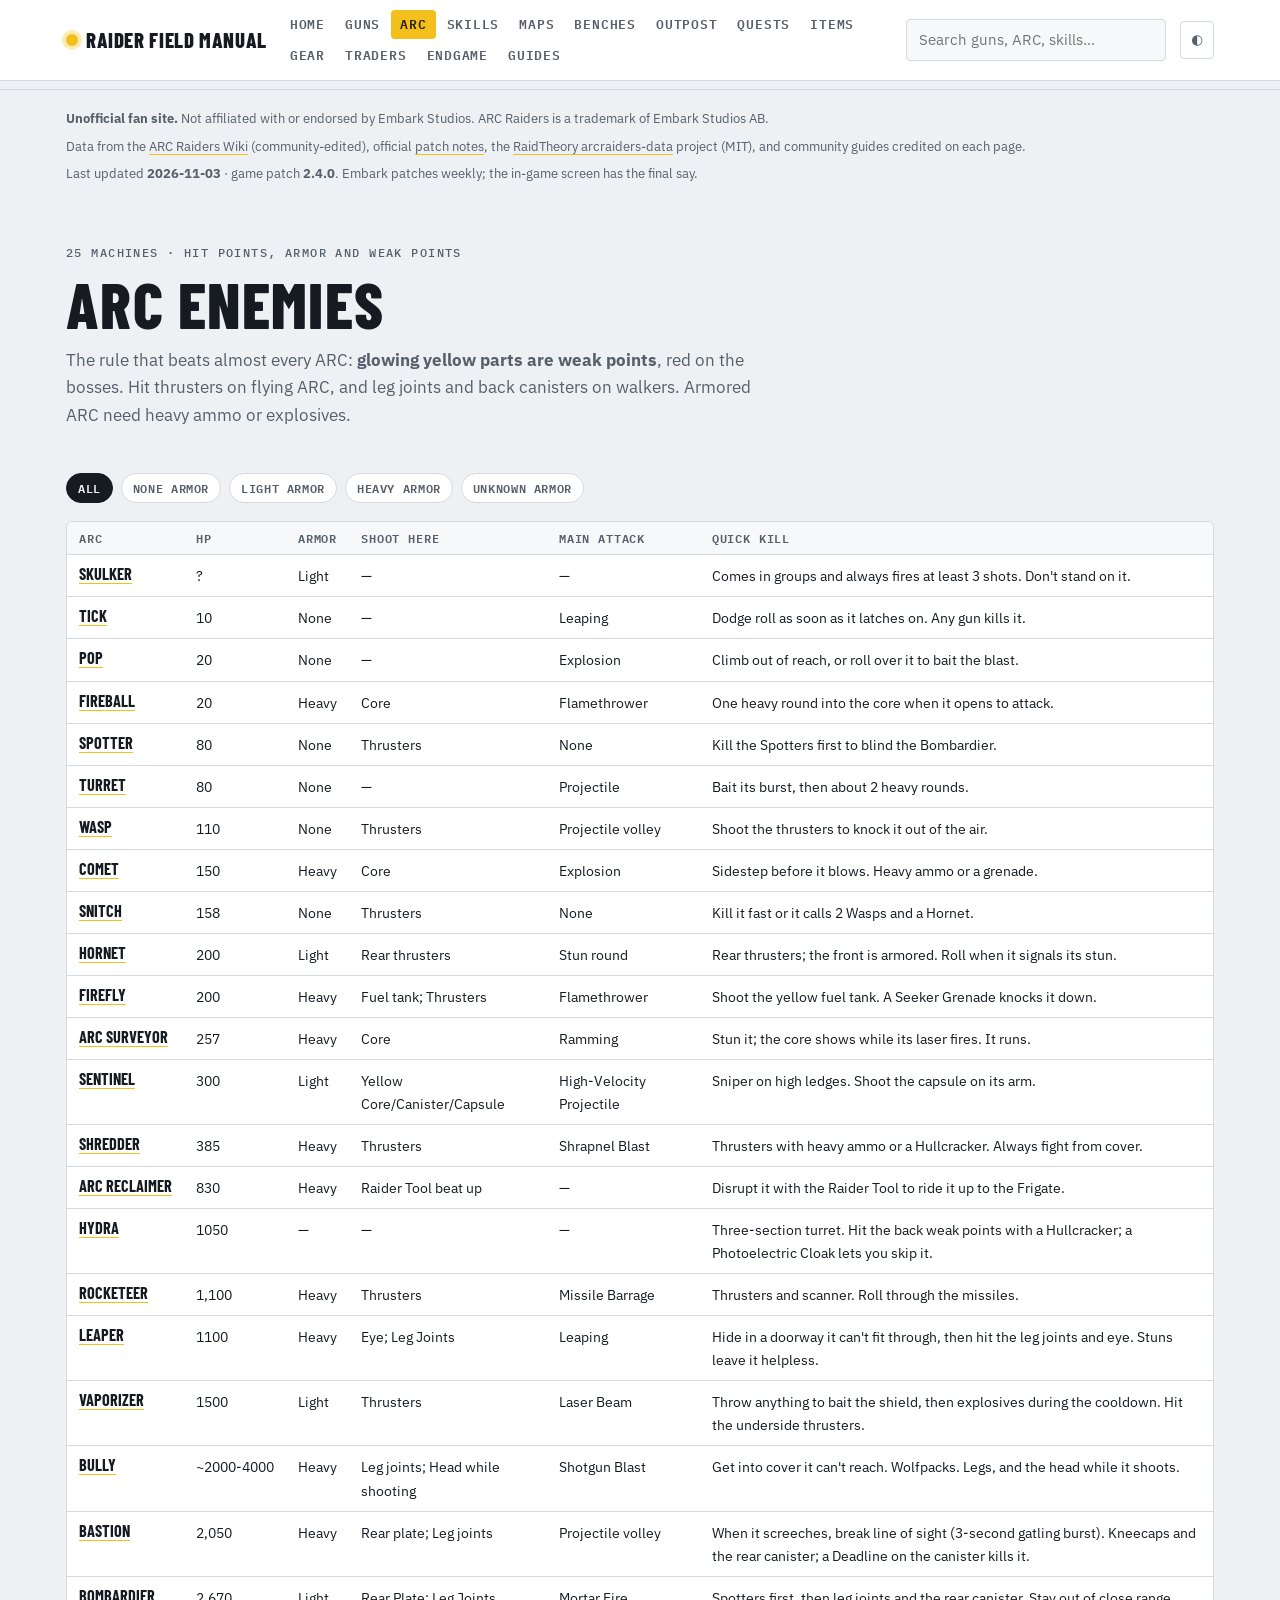
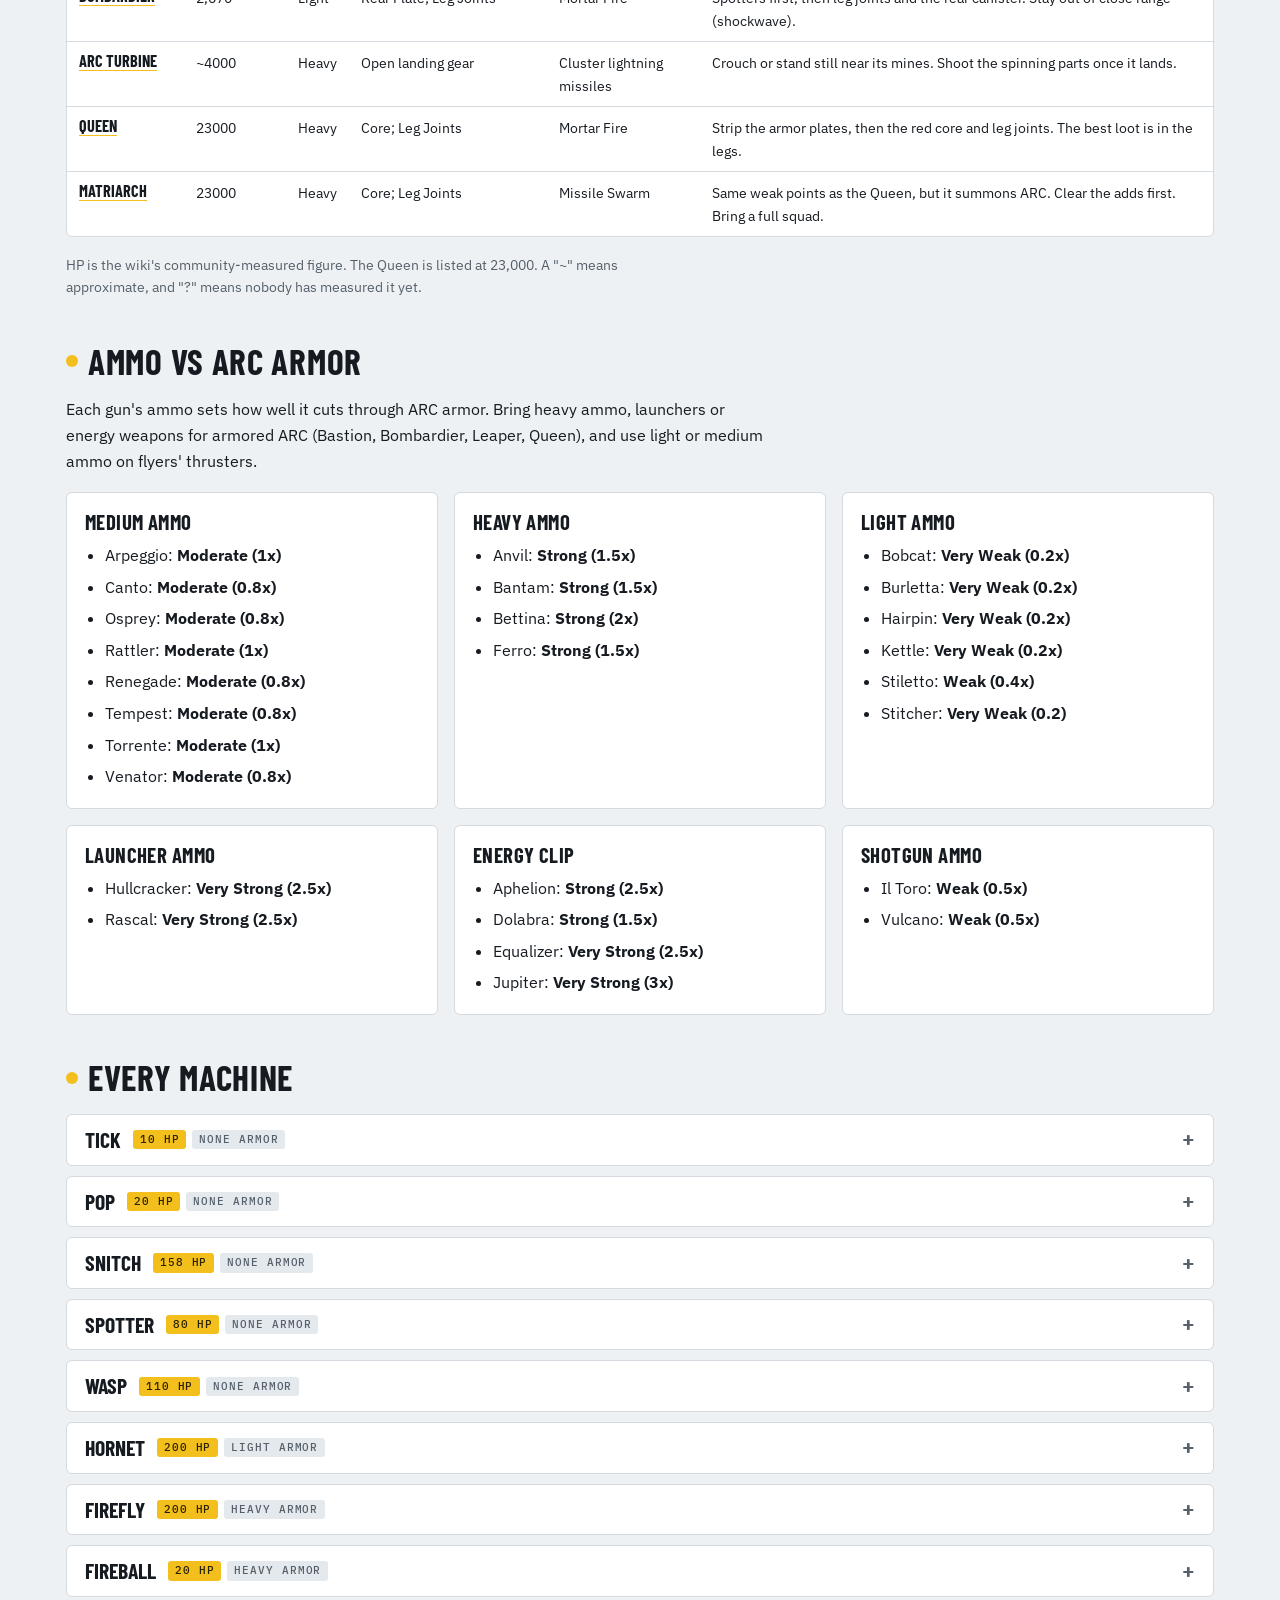
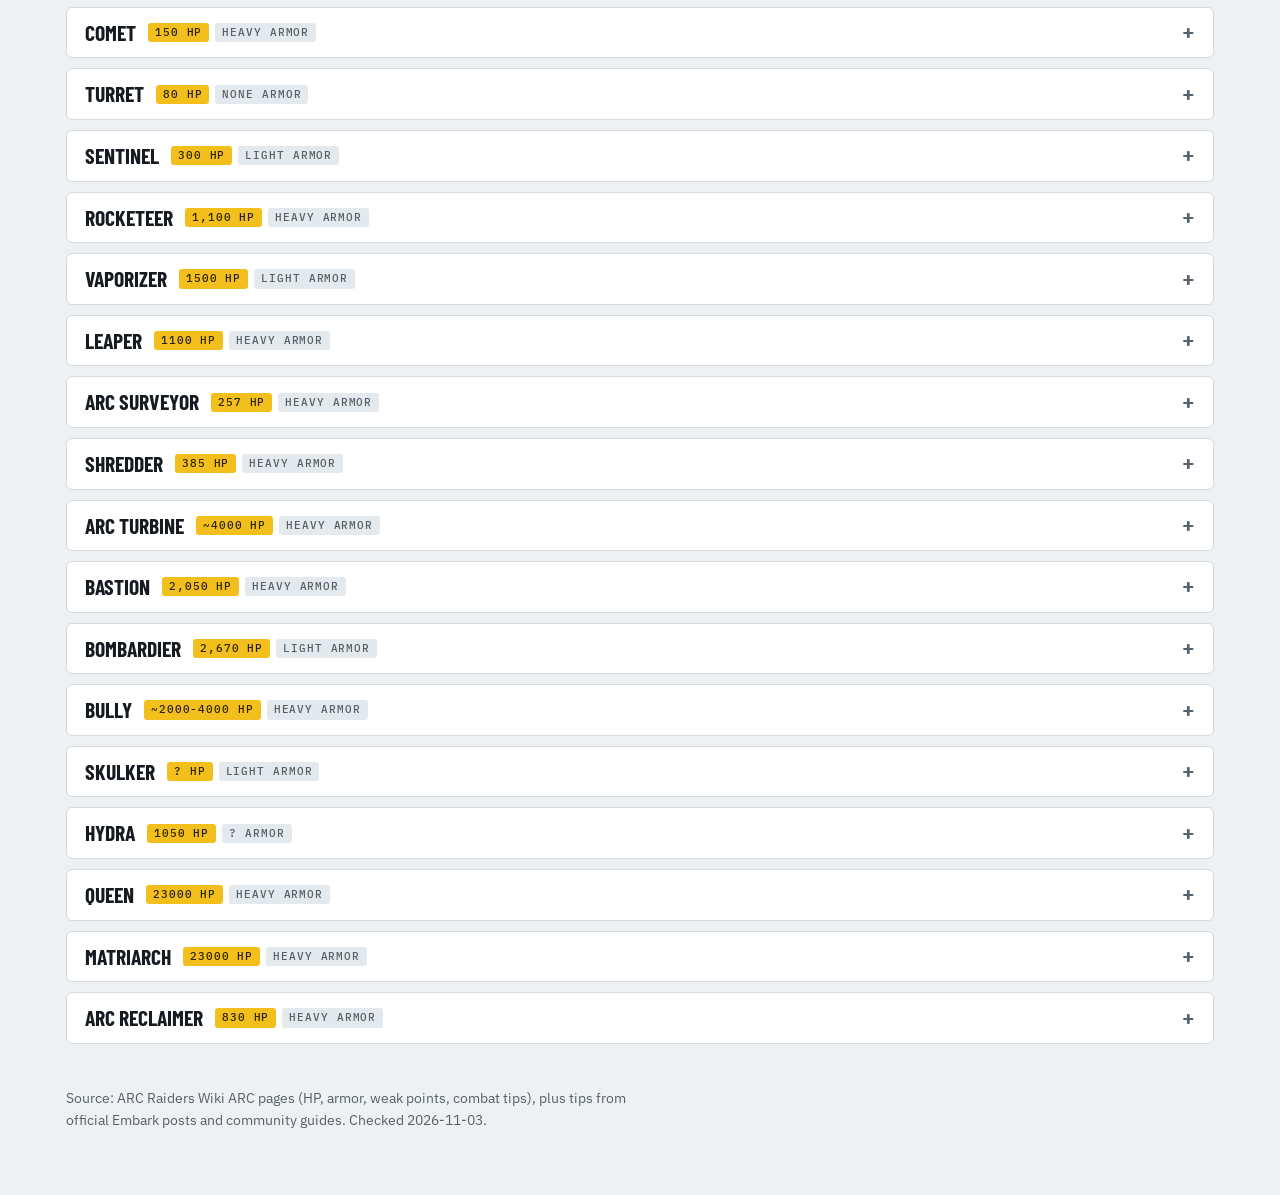
==== arc.html @ de37f5fb "Raider Field Manual: unofficial ARC Raiders guide site (patch 2.4.0) Co-Authored-By: Claude Opus 5.5" ====
<!doctype html>
<html lang="en">
<head>
<meta charset="utf-8">
<meta name="viewport" content="width=device-width,initial-scale=1,viewport-fit=cover">
<title>ARC Enemies · Raider Field Manual</title>
<meta name="description" content="Every ARC machine: hit points, armor, weak points and how to kill it.">
<link rel="preconnect" href="https://fonts.googleapis.com"><link rel="preconnect" href="https://fonts.gstatic.com" crossorigin>
<link rel="stylesheet" href="https://fonts.googleapis.com/css2?family=Barlow+Condensed:wght@600;700;800&family=IBM+Plex+Mono:wght@500;600&family=IBM+Plex+Sans:wght@400;500;600;700&display=swap">
<link rel="stylesheet" href="assets/style.css">
</head>
<body>
<script src="data/guides.js"></script>
<script src="data/weapons.js"></script>
<script src="data/arc.js"></script>
<script src="data/benches.js"></script>
<script src="data/ref/quests.js"></script>
<script src="data/ref/items.js"></script>
<script src="data/ref/ammo.js"></script>
<script src="assets/app.js"></script>
<main>
<div class="page-head">
  <span class="eyebrow">25 machines · hit points, armor and weak points</span>
  <h1>ARC Enemies</h1>
  <p class="lede">The rule that beats almost every ARC: <b>glowing yellow parts are weak points</b>, red on the bosses. Hit thrusters on flying ARC, and leg joints and back canisters on walkers. Armored ARC need heavy ammo or explosives.</p>
</div>

<section>
  <div class="filters" id="armor" role="group" aria-label="Filter by armor"></div>
  <div class="scroll"><table id="tbl"><thead><tr>
    <th class="sort" data-k="name">ARC</th><th class="sort" data-k="health">HP</th><th class="sort" data-k="armor">Armor</th><th>Shoot here</th><th>Main attack</th><th>Quick kill</th>
  </tr></thead><tbody></tbody></table></div>
  <p class="muted" style="font-size:.85rem">HP is the wiki's community-measured figure. The Queen is listed at 23,000. A "~" means approximate, and "?" means nobody has measured it yet.</p>
</section>

<section id="penetration">
  <h2>Ammo vs ARC armor</h2>
  <p>Each gun's ammo sets how well it cuts through ARC armor. Bring heavy ammo, launchers or energy weapons for armored ARC (Bastion, Bombardier, Leaper, Queen), and use light or medium ammo on flyers' thrusters.</p>
  <div class="grid" id="pen"></div>
</section>

<section>
  <h2>Every machine</h2>
  <div class="stack" id="list"></div>
</section>
<p class="muted" style="font-size:.85rem">Source: ARC Raiders Wiki ARC pages (HP, armor, weak points, combat tips), plus tips from official Embark posts and community guides. Checked 2026-11-03.</p>

<script>
(() => {
  const { esc } = RFM, A = ARC.arc;
  const QUICK = {
    tick: 'Dodge roll as soon as it latches on. Any gun kills it.', pop: 'Climb out of reach, or roll over it to bait the blast.',
    snitch: 'Kill it fast or it calls 2 Wasps and a Hornet.', spotter: 'Kill the Spotters first to blind the Bombardier.',
    wasp: 'Shoot the thrusters to knock it out of the air.', hornet: 'Rear thrusters; the front is armored. Roll when it signals its stun.',
    firefly: 'Shoot the yellow fuel tank. A Seeker Grenade knocks it down.', fireball: 'One heavy round into the core when it opens to attack.',
    comet: 'Sidestep before it blows. Heavy ammo or a grenade.', turret: 'Bait its burst, then about 2 heavy rounds.',
    sentinel: 'Sniper on high ledges. Shoot the capsule on its arm.', rocketeer: 'Thrusters and scanner. Roll through the missiles.',
    vaporizer: 'Throw anything to bait the shield, then explosives during the cooldown. Hit the underside thrusters.',
    leaper: 'Hide in a doorway it can\'t fit through, then hit the leg joints and eye. Stuns leave it helpless.',
    arc_surveyor: 'Stun it; the core shows while its laser fires. It runs.', shredder: 'Thrusters with heavy ammo or a Hullcracker. Always fight from cover.',
    arc_turbine: 'Crouch or stand still near its mines. Shoot the spinning parts once it lands.',
    bastion: 'When it screeches, break line of sight (3-second gatling burst). Kneecaps and the rear canister; a Deadline on the canister kills it.',
    bombardier: 'Spotters first, then leg joints and the rear canister. Stay out of close range (shockwave).',
    bully: 'Get into cover it can\'t reach. Wolfpacks. Legs, and the head while it shoots.', skulker: 'Comes in groups and always fires at least 3 shots. Don\'t stand on it.',
    hydra: 'Three-section turret. Hit the back weak points with a Hullcracker; a Photoelectric Cloak lets you skip it.',
    queen: 'Strip the armor plates, then the red core and leg joints. The best loot is in the legs.',
    matriarch: 'Same weak points as the Queen, but it summons ARC. Clear the adds first. Bring a full squad.',
    arc_reclaimer: 'Disrupt it with the Raider Tool to ride it up to the Frigate.'
  };
  const hp = a => parseFloat(String(a.health || '').replace(/[~,]/g, '')) || 0;
  let filter = 'All', key = 'health', dir = 1;
  const armors = ['All', ...new Set(A.map(a => a.armor || 'Unknown'))];
  const fb = document.getElementById('armor');
  fb.innerHTML = armors.map(t => `<button class="chip" aria-pressed="${t === 'All'}" data-t="${esc(t)}">${esc(t)} armor</button>`).join('').replace('All armor', 'All');
  fb.addEventListener('click', e => { const b = e.target.closest('button'); if (!b) return; filter = b.dataset.t;
    fb.querySelectorAll('button').forEach(x => x.setAttribute('aria-pressed', x === b)); draw(); });
  document.querySelectorAll('th.sort').forEach(th => th.addEventListener('click', () => { dir = key === th.dataset.k ? -dir : 1; key = th.dataset.k; draw(); }));
  function draw() {
    const rows = A.filter(a => filter === 'All' || (a.armor || 'Unknown') === filter).sort((a, b) => {
      const x = key === 'health' ? hp(a) : String(a[key] || '').toLowerCase(), y = key === 'health' ? hp(b) : String(b[key] || '').toLowerCase();
      return (x > y ? 1 : x < y ? -1 : 0) * dir; });
    document.querySelector('#tbl tbody').innerHTML = rows.map(a => `<tr><td class="name"><a href="#${a.id}">${esc(a.name)}</a></td>
      <td class="num">${esc(a.health || '?')}</td><td>${esc(a.armor || '—')}</td><td>${esc(a.weakness || '—')}</td><td>${esc(a.attack || '—')}</td><td>${esc(QUICK[a.id] || '')}</td></tr>`).join('');
  }
  draw();
  document.getElementById('list').innerHTML = A.map(a => `<details class="item" id="${a.id}"><summary><span class="sum-title">${esc(a.name)}</span>
    <span class="tags"><span class="tag hi">${esc(a.health || '?')} HP</span><span class="tag">${esc(a.armor || '?')} armor</span></span></summary>
    <div class="body"><dl class="kv"><dt>Weak points</dt><dd>${esc(a.weakness || '—')}</dd><dt>Attack</dt><dd>${esc(a.attack || '—')}</dd>
      <dt>Abilities</dt><dd>${esc(a.ability || '—')}</dd><dt>XP</dt><dd>${esc(a.xp || '—')}</dd></dl>
      ${QUICK[a.id] ? `<p class="note"><b>Quick kill:</b> ${esc(QUICK[a.id])}</p>` : ''}
      ${a.attackText ? `<p><b>How it attacks:</b> ${esc(a.attackText)}</p>` : ''}
      ${a.tips ? `<p><b>Combat tips:</b> ${esc(a.tips)}</p>` : ''}</div></details>`).join('');
  const P = (window.REF_AMMO || {}).ammo || {};
  document.getElementById('pen').innerHTML = Object.entries(P).map(([ammo, list]) => `<div class="card"><h3>${esc(ammo)}</h3>
    <ul class="clean">${list.map(x => `<li>${esc(x.weapon)}: <b>${esc(x.penetration)}</b></li>`).join('')}</ul></div>`).join('') || '<p class="muted">Ammo data not loaded.</p>';
})();
</script>

</main>
</body>
</html>
---- assets/style.css ----
/* Raider Field Manual: one stylesheet for every page.
   Layout: a slim top bar with section nav, a page header, then content cards and tables.
   Yellow marks what matters, the same way the ARC's weak points glow yellow. */
:root{
  --bg:#eef1f3; --panel:#ffffff; --panel2:#f6f8f9; --ink:#161b21; --muted:#55606b; --line:#d4dadf;
  --signal:#f2bf1d; --signal-ink:#2a2100; --signal-soft:#fbecb6; --tag:#e4e9ed;
  --good:#1f7a4d; --warn:#a15c00; --bad:#b3261e;
  --display:"Barlow Condensed","Arial Narrow",Arial,sans-serif;
  --body:"IBM Plex Sans",system-ui,-apple-system,"Segoe UI",sans-serif;
  --mono:"IBM Plex Mono",ui-monospace,Menlo,Consolas,monospace;
}
@media (prefers-color-scheme:dark){:root:not([data-theme="light"]){
  --bg:#11151a; --panel:#1a2027; --panel2:#151a20; --ink:#e6eaee; --muted:#9aa5b0; --line:#2c343d;
  --signal-soft:#3d3312; --tag:#242c35; --good:#5cc98f; --warn:#f0a646; --bad:#ff7a70; color-scheme:dark}}
:root[data-theme="dark"]{
  --bg:#11151a; --panel:#1a2027; --panel2:#151a20; --ink:#e6eaee; --muted:#9aa5b0; --line:#2c343d;
  --signal-soft:#3d3312; --tag:#242c35; --good:#5cc98f; --warn:#f0a646; --bad:#ff7a70; color-scheme:dark}

*{box-sizing:border-box}
html{scroll-padding-top:72px}
body{margin:0;background:var(--bg);color:var(--ink);font:400 16px/1.6 var(--body)}
a{color:inherit;text-decoration-color:var(--signal);text-underline-offset:3px}
a:hover{text-decoration-thickness:2px}
:focus-visible{outline:3px solid var(--signal);outline-offset:2px}
img{max-width:100%}

/* Top bar */
.top{position:sticky;top:0;z-index:20;background:var(--panel);border-bottom:1px solid var(--line)}
.top-in{max-width:1180px;margin:0 auto;display:flex;align-items:center;gap:14px;flex-wrap:wrap;
  padding-block:10px;padding-left:max(16px,env(safe-area-inset-left,0px));padding-right:max(16px,env(safe-area-inset-right,0px))}
.brand{font:800 1.3rem/1 var(--display);text-transform:uppercase;letter-spacing:.03em;text-decoration:none;display:flex;align-items:center;gap:8px;white-space:nowrap}
.brand i{width:12px;height:12px;border-radius:50%;background:var(--signal);box-shadow:0 0 0 4px var(--signal-soft)}
nav.main{display:flex;gap:2px;flex-wrap:wrap;flex:1;min-width:0}
nav.main a{font:600 .82rem/1 var(--mono);text-transform:uppercase;letter-spacing:.06em;text-decoration:none;padding:8px 9px;border-radius:4px;color:var(--muted)}
nav.main a:hover{background:var(--tag);color:var(--ink)}
nav.main a[aria-current="page"]{background:var(--signal);color:var(--signal-ink)}
.search{position:relative;flex:0 1 260px;min-width:180px}
.search input{width:100%;font:inherit;font-size:.92rem;padding:8px 12px;border:1px solid var(--line);border-radius:4px;background:var(--panel2);color:var(--ink)}
.results{position:absolute;right:0;left:0;top:calc(100% + 6px);background:var(--panel);border:1px solid var(--line);border-radius:6px;max-height:60vh;overflow:auto;box-shadow:0 12px 30px rgb(0 0 0 / .18)}
.results a{display:block;padding:9px 12px;text-decoration:none;border-bottom:1px solid var(--line)}
.results a:last-child{border-bottom:0}
.results a:hover,.results a.sel{background:var(--signal-soft)}
.results small{display:block;color:var(--muted);font-size:.78rem}
.theme-btn{font:inherit;font-size:.85rem;background:none;border:1px solid var(--line);color:var(--muted);border-radius:4px;padding:7px 10px;cursor:pointer}

/* Page frame */
main{max-width:1180px;margin:0 auto;display:grid;gap:44px;padding-block:28px 64px;
  padding-left:max(16px,env(safe-area-inset-left,0px));padding-right:max(16px,env(safe-area-inset-right,0px))}
h1,h2,h3,h4{font-family:var(--display);text-transform:uppercase;letter-spacing:.02em;line-height:1.05;text-wrap:balance;margin:0}
h1{font-size:clamp(2.4rem,6vw,4rem);font-weight:800}
h2{font-size:clamp(1.6rem,3.4vw,2.2rem);font-weight:700;display:flex;align-items:center;gap:10px}
h2::before{content:"";width:12px;height:12px;background:var(--signal);border-radius:50%;flex:none}
h3{font-size:1.3rem;font-weight:700}
h4{font-size:1.05rem;font-weight:700}
p{margin:0;max-width:70ch}
.page-head{display:grid;gap:10px}
.eyebrow{font:500 .74rem/1.3 var(--mono);text-transform:uppercase;letter-spacing:.12em;color:var(--muted)}
.lede{color:var(--muted);font-size:1.06rem}
section{display:grid;gap:18px;min-width:0}
.stack{display:grid;gap:10px}

/* Building blocks */
.grid{display:grid;gap:16px;grid-template-columns:repeat(auto-fill,minmax(min(100%,300px),1fr))}
.grid.wide{grid-template-columns:repeat(auto-fill,minmax(min(100%,420px),1fr))}
.card{background:var(--panel);border:1px solid var(--line);border-radius:6px;padding:18px;display:grid;gap:10px;align-content:start;min-width:0}
.card.flag{border-left:4px solid var(--signal)}
.tag{display:inline-block;font:500 .7rem/1 var(--mono);text-transform:uppercase;letter-spacing:.08em;padding:4px 7px;border-radius:3px;background:var(--tag);color:var(--muted);white-space:nowrap}
.tag.hi{background:var(--signal);color:var(--signal-ink)}
.tag.good{color:var(--good)} .tag.bad{color:var(--bad)} .tag.warn{color:var(--warn)}
.tags{display:flex;gap:6px;flex-wrap:wrap}
.note{background:var(--signal-soft);border-radius:6px;padding:12px 14px;font-size:.94rem}
.muted{color:var(--muted)}
ul.clean,ol.clean{margin:0;padding-left:20px;display:grid;gap:6px}
dl.kv{display:grid;grid-template-columns:auto 1fr;gap:4px 14px;margin:0;font-size:.92rem}
dl.kv dt{color:var(--muted);font-family:var(--mono);font-size:.76rem;text-transform:uppercase;letter-spacing:.06em;padding-top:3px}
dl.kv dd{margin:0;font-variant-numeric:tabular-nums}

/* Tables */
.scroll{overflow-x:auto;border:1px solid var(--line);border-radius:6px;background:var(--panel)}
table{border-collapse:collapse;width:100%;font-size:.9rem}
th,td{text-align:left;padding:9px 12px;border-bottom:1px solid var(--line);vertical-align:top}
th{font:600 .74rem/1.2 var(--mono);text-transform:uppercase;letter-spacing:.07em;color:var(--muted);background:var(--panel2);white-space:nowrap;position:sticky;top:0}
th.sort{cursor:pointer} th.sort:hover{color:var(--ink)}
tr:last-child td{border-bottom:0}
td.num{font-variant-numeric:tabular-nums;white-space:nowrap}
td.name{font:700 1.02rem/1.2 var(--display);text-transform:uppercase;white-space:nowrap}
tbody tr:hover{background:var(--panel2)}

/* Filters */
.filters{display:flex;gap:8px;flex-wrap:wrap;align-items:center}
.chip{font:600 .78rem/1 var(--mono);text-transform:uppercase;letter-spacing:.05em;padding:8px 11px;border-radius:20px;border:1px solid var(--line);background:var(--panel);color:var(--muted);cursor:pointer}
.chip[aria-pressed="true"]{background:var(--ink);color:var(--bg);border-color:var(--ink)}
input.box,select.box{font:inherit;font-size:.92rem;padding:8px 11px;border:1px solid var(--line);border-radius:4px;background:var(--panel);color:var(--ink)}

/* Details/expanders */
details.item{background:var(--panel);border:1px solid var(--line);border-radius:6px}
details.item>summary{list-style:none;cursor:pointer;padding:14px 18px;display:flex;gap:12px;align-items:center;flex-wrap:wrap}
details.item>summary::-webkit-details-marker{display:none}
details.item>summary::after{content:"+";margin-left:auto;font:700 1.3rem/1 var(--mono);color:var(--muted)}
details.item[open]>summary::after{content:"–"}
details.item>.body{padding:0 18px 18px;display:grid;gap:14px}
.sum-title{font:700 1.35rem/1 var(--display);text-transform:uppercase}

/* Stat bars */
.bar{height:6px;border-radius:3px;background:var(--tag);overflow:hidden;min-width:60px}
.bar>i{display:block;height:100%;background:var(--signal)}

/* Steps (point-by-point skill list) */
ol.steps{list-style:none;margin:0;padding:0;display:grid;gap:8px}
ol.steps li{display:grid;grid-template-columns:92px 1fr;gap:12px;align-items:baseline;padding:10px 12px;background:var(--panel);border:1px solid var(--line);border-radius:6px}
ol.steps .pts{font:600 .78rem/1.3 var(--mono);color:var(--muted);font-variant-numeric:tabular-nums}
ol.steps li.cap{border-color:var(--signal);background:var(--signal-soft)}
.bdot{display:inline-block;width:9px;height:9px;border-radius:50%;margin-right:6px;vertical-align:1px}
.bdot.C{background:#d4692f}.bdot.M{background:#2f86d4}.bdot.S{background:#34a85e}

/* Checklist tool */
.check{display:flex;gap:10px;align-items:flex-start;padding:8px 10px;border-radius:4px}
.check:hover{background:var(--panel2)}
.check input{width:18px;height:18px;margin-top:3px;accent-color:#c99a00}

footer.site{border-top:1px solid var(--line);margin-top:8px;padding-block:18px 32px;color:var(--muted);font-size:.84rem}
footer.site .in{max-width:1180px;margin:0 auto;display:grid;gap:6px;padding-left:max(16px,env(safe-area-inset-left,0px));padding-right:max(16px,env(safe-area-inset-right,0px))}

@media (max-width:720px){
  nav.main{order:3;flex-basis:100%;overflow-x:auto;flex-wrap:nowrap}
  .search{flex:1 1 auto}
  ol.steps li{grid-template-columns:1fr;gap:2px}
}
@media (prefers-reduced-motion:reduce){*{transition:none!important;animation:none!important}}
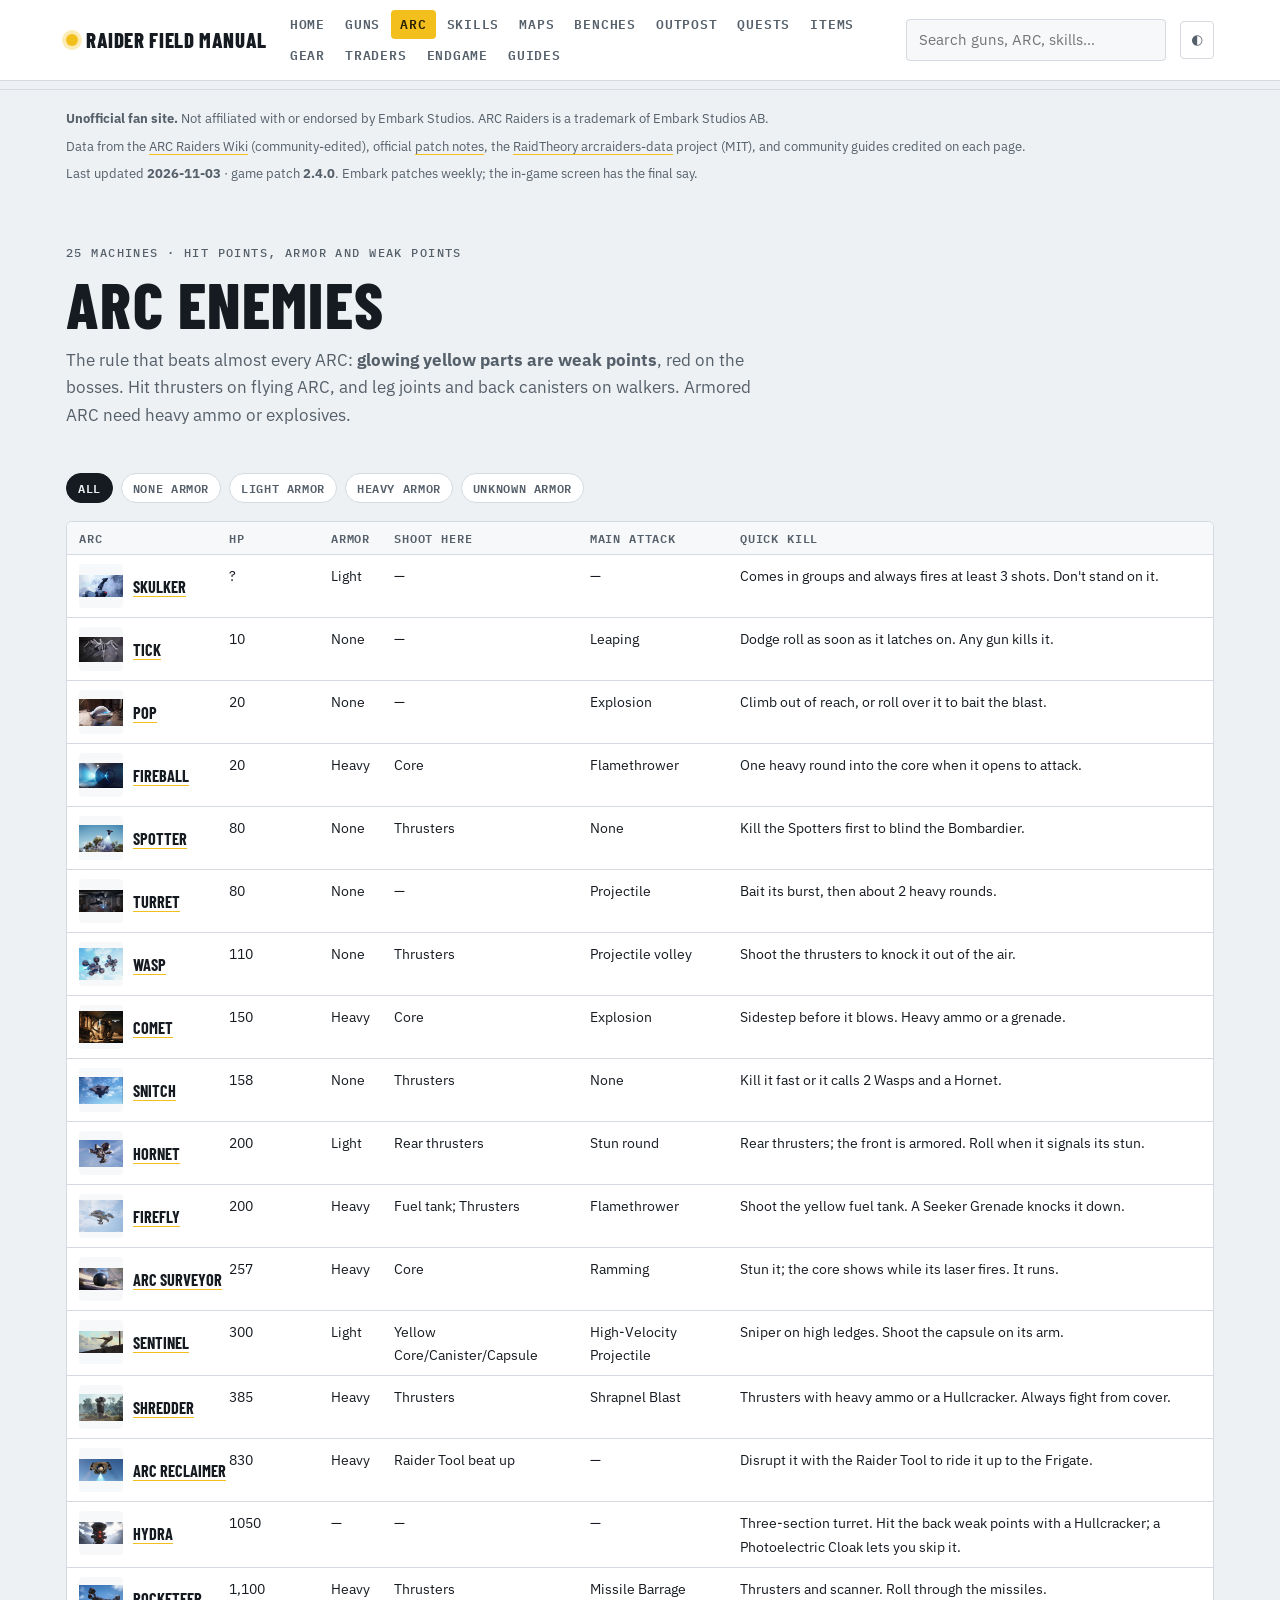
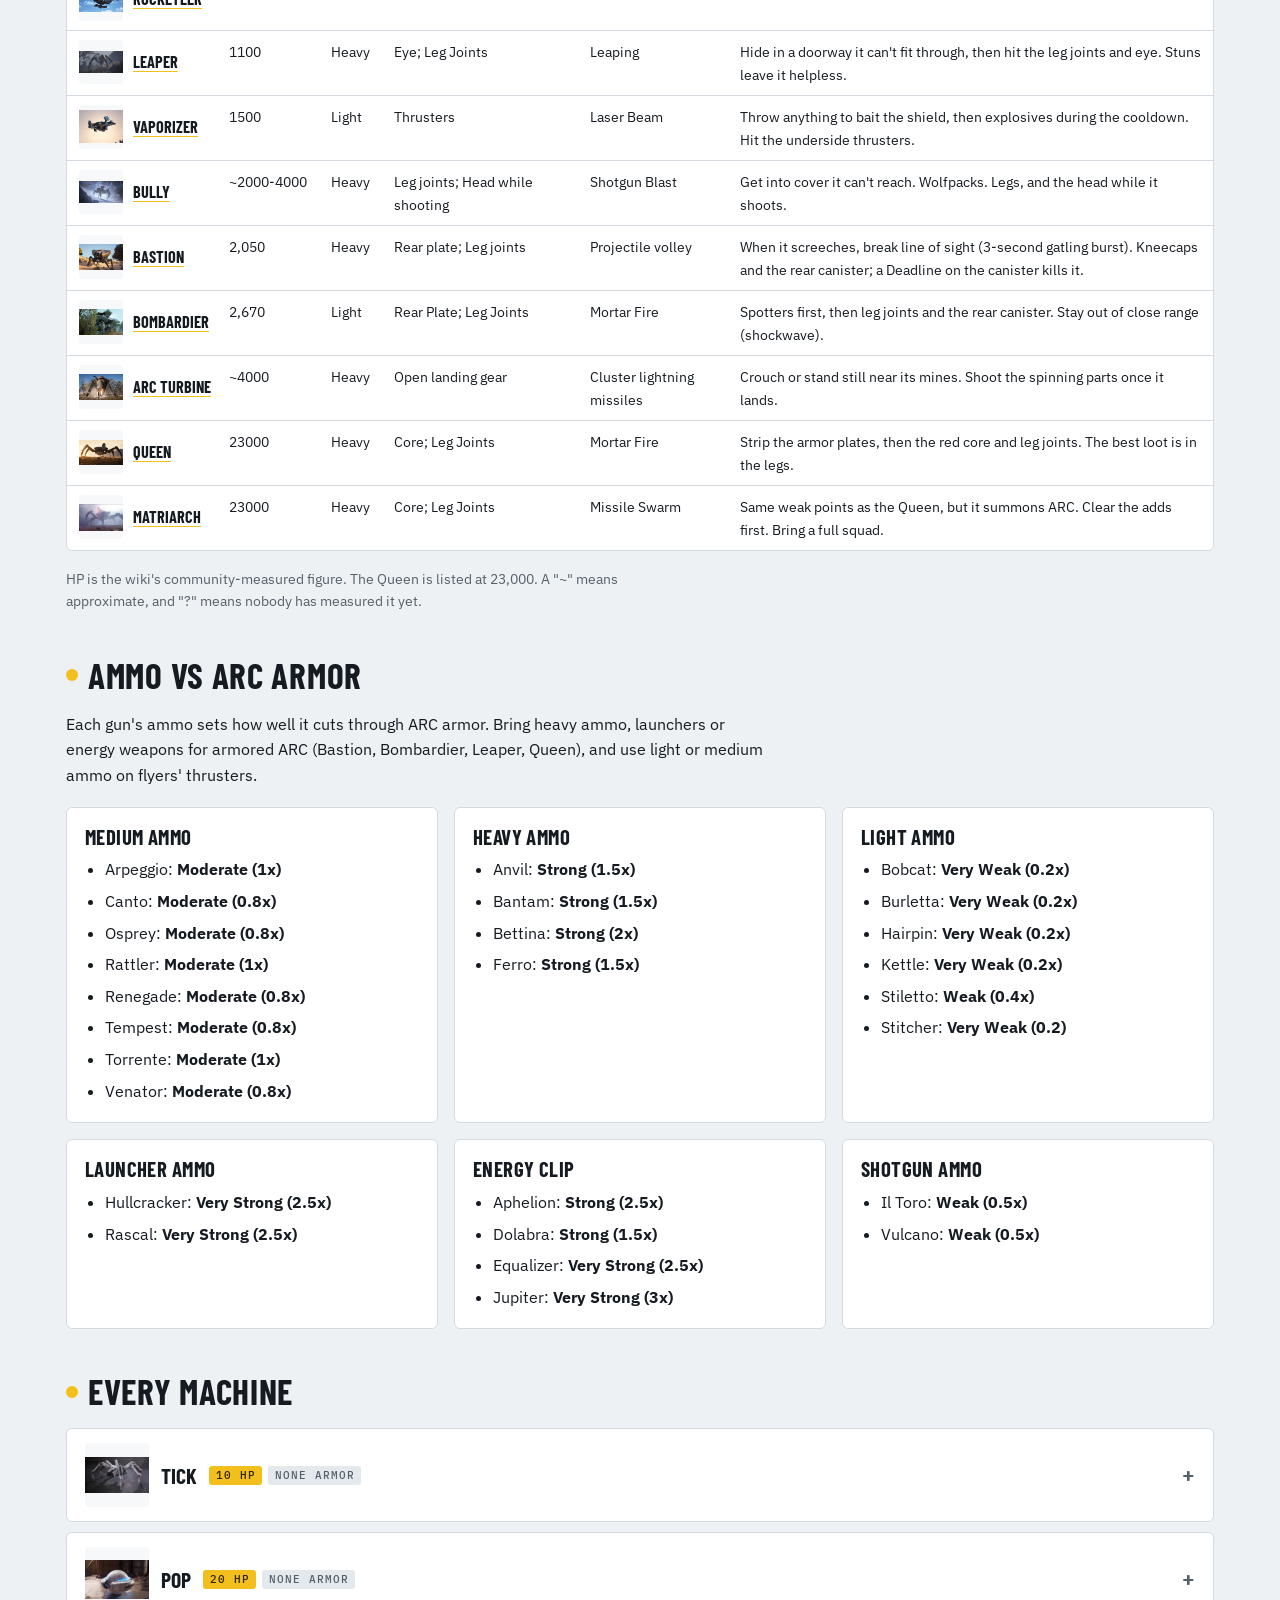
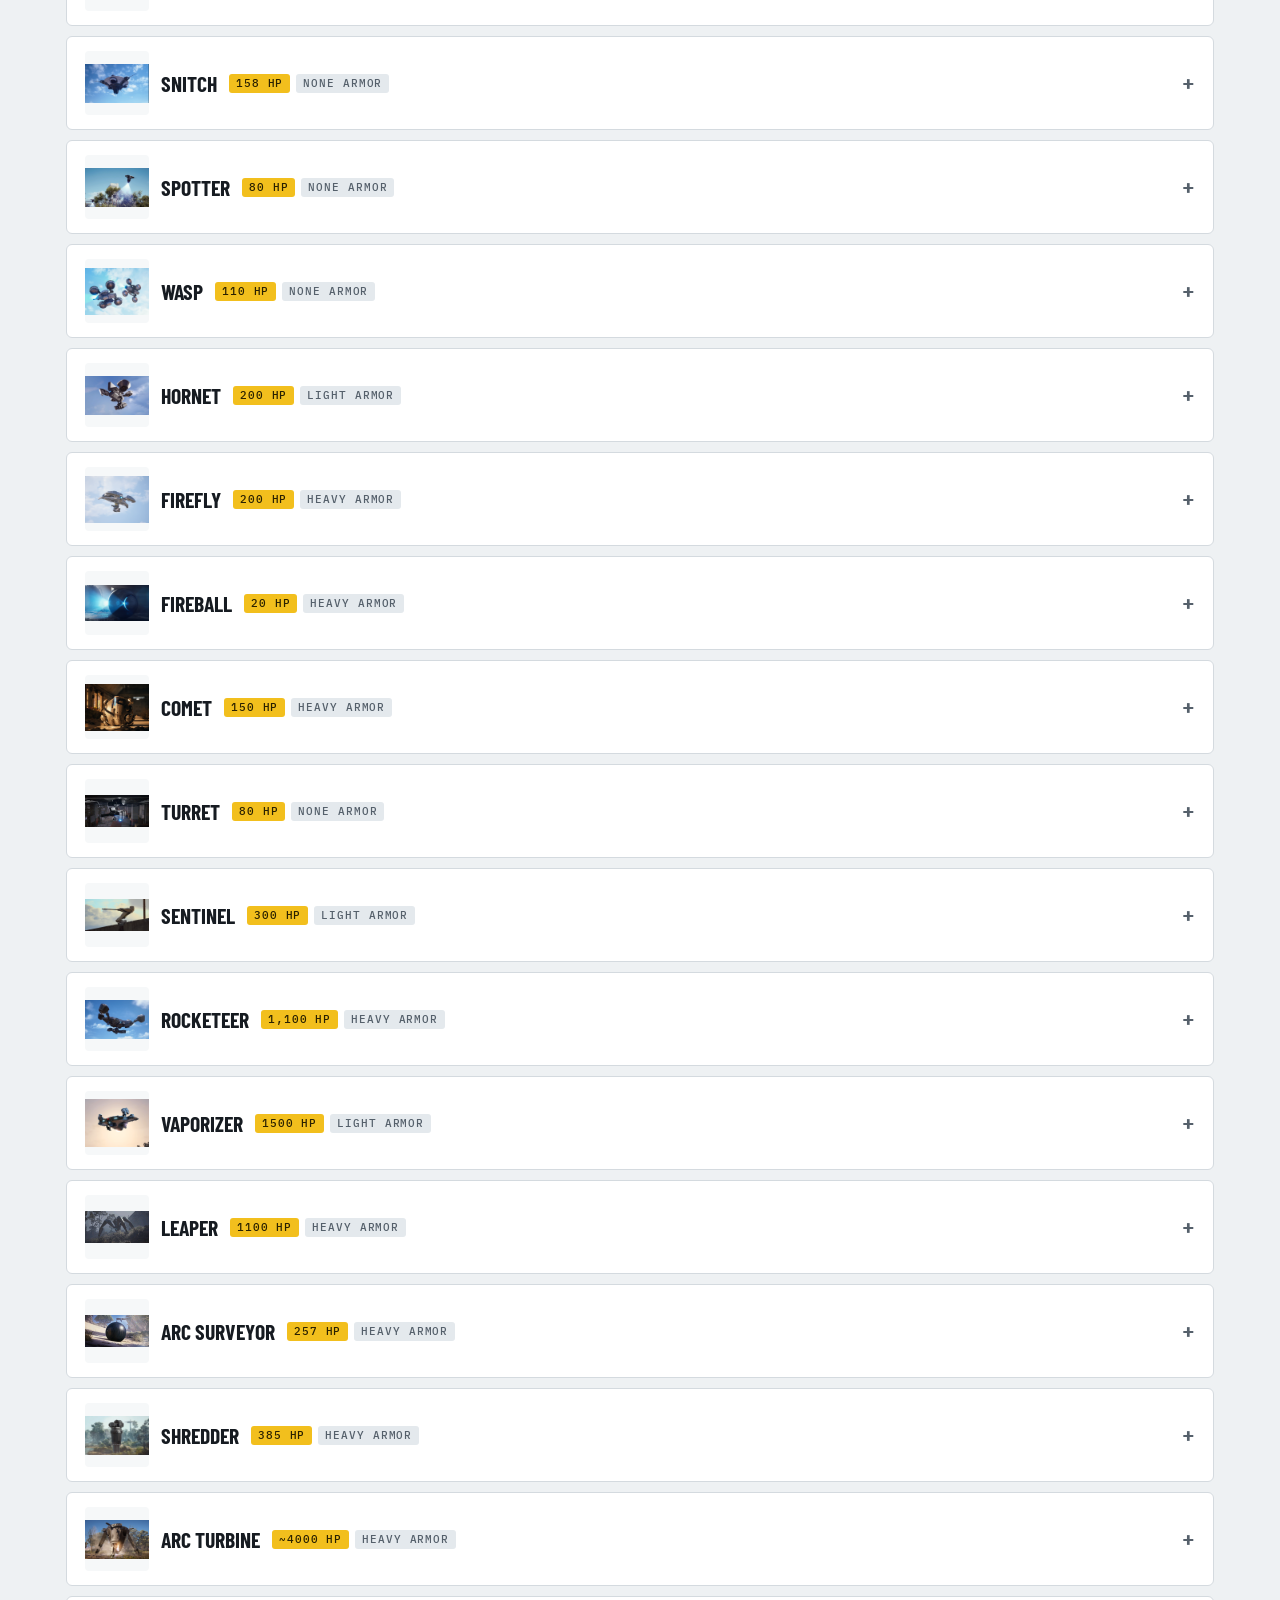
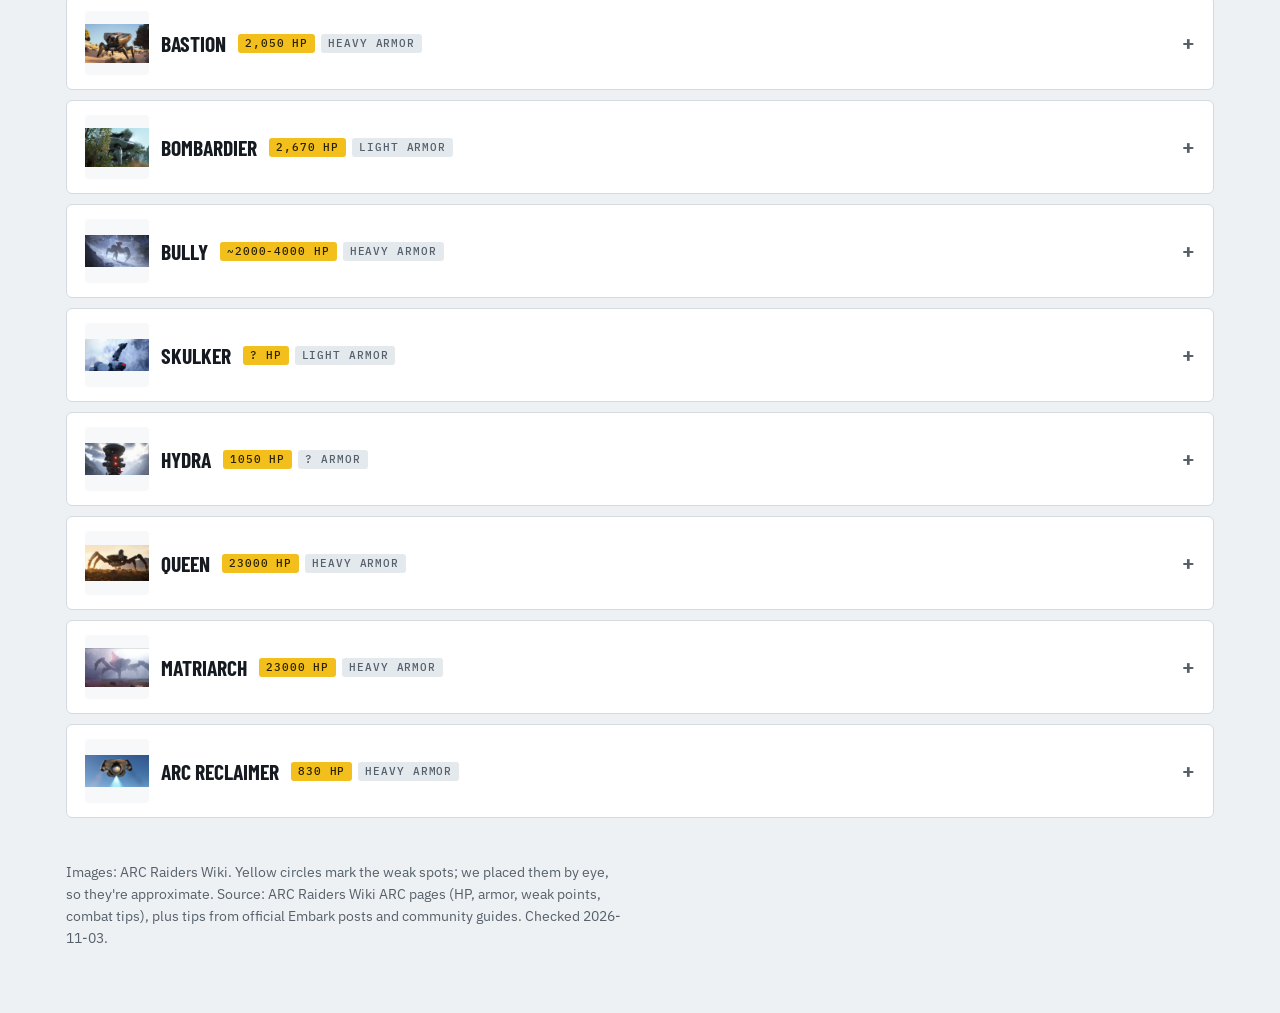
==== commit 391e4e3d: "Add pictures: guns, ARC with weak spots marked, maps with key rooms and loot zones, items, benches, " ====
--- a/arc.html
+++ b/arc.html
@@ -10,6 +10,7 @@
 <link rel="stylesheet" href="assets/style.css">
 </head>
 <body>
+<script src="data/img.js"></script>
 <script src="data/guides.js"></script>
 <script src="data/weapons.js"></script>
 <script src="data/arc.js"></script>
@@ -43,11 +44,39 @@
   <h2>Every machine</h2>
   <div class="stack" id="list"></div>
 </section>
-<p class="muted" style="font-size:.85rem">Source: ARC Raiders Wiki ARC pages (HP, armor, weak points, combat tips), plus tips from official Embark posts and community guides. Checked 2026-11-03.</p>
+<p class="muted" style="font-size:.85rem">Images: ARC Raiders Wiki. Yellow circles mark the weak spots; we placed them by eye, so they're approximate. Source: ARC Raiders Wiki ARC pages (HP, armor, weak points, combat tips), plus tips from official Embark posts and community guides. Checked 2026-11-03.</p>
 
 <script>
 (() => {
-  const { esc } = RFM, A = ARC.arc;
+  const { esc, img, pic } = RFM, A = ARC.arc;
+  // Weak-spot markers placed by eye on each wiki image: [x%, y%, label]. Notes cover spots the picture can't show.
+  const WEAK = {
+    bastion: { s: [[25.8,49,'Leg joint'],[27.8,57.4,'Leg joint'],[59.7,61.5,'Leg joint'],[73.4,58,'Leg joint']], n: 'The rear canister is on its back (not visible here). Breaking it peels back the rear plate and exposes the real weak spot.' },
+    bombardier: { s: [[52,49,'Leg joint'],[67,61.5,'Leg joint'],[81,60,'Leg joint']], n: 'Rear canister on its back (not visible here). Kill the two Spotters first.' },
+    leaper: { s: [[48.6,54.7,'Eye'],[33.6,28,'Leg joint'],[61.7,24,'Leg joint']] },
+    hornet: { s: [[29.7,41,'Thruster'],[60,24.5,'Thruster'],[68.8,45,'Thruster'],[44.5,60,'Thruster']], n: 'The front is armored. The rear thrusters are not.' },
+    queen: { s: [[47.6,34.7,'Core (under plates)'],[8.6,43,'Leg joint'],[14.8,52.8,'Leg joint'],[76.5,45.8,'Leg joint'],[93.7,51.4,'Leg joint']], n: 'Strip the armor plates to expose the red core. The best loot is in the legs.' },
+    matriarch: { s: [[44.5,28,'Core (red)'],[29.7,27.4,'Leg joint'],[29.7,53.3,'Leg joint'],[81,51,'Leg joint']] },
+    rocketeer: { s: [[29.7,22,'Thruster'],[25,41.3,'Thruster'],[87.5,47.3,'Thruster'],[55,57.4,'Scanner']] },
+    firefly: { s: [[48.75,60.6,'Fuel tank'],[45.3,36.6,'Thruster'],[71,48.4,'Thruster']] },
+    vaporizer: { s: [[23.3,36.7,'Thruster'],[62.5,24.4,'Thruster'],[73.3,34.4,'Thruster'],[51.7,64.4,'Underside thruster']], n: 'Bait its shield by throwing anything, then hit it during the cooldown.' },
+    sentinel: { s: [[61.7,57.8,'Capsule']] },
+    bully: { s: [[33.9,53.8,'Leg joint'],[50.8,50,'Leg joint'],[70,63.4,'Leg joint'],[54,22,'Head (while shooting)']] },
+    wasp: { s: [[14,47,'Thruster'],[40,35.4,'Thruster'],[52.3,70.8,'Thruster'],[28,78,'Thruster']] },
+    arc_turbine: { s: [[44.5,75,'Landing gear (once landed)']] },
+    fireball: { s: [[71.9,50,'Core (opens to attack)']] },
+    snitch: { s: [[43.8,41.3,'Thruster'],[64,55.5,'Thruster'],[38.3,60.7,'Thruster']] },
+    spotter: { s: [[68.8,24.5,'Thruster']] },
+    arc_surveyor: { s: [[47.9,52.7,'Core (opens when it fires its laser)']] },
+    comet: { s: [[51.6,60.2,'Core']] }
+  };
+  function photo(a) {
+    const src = img('arc', a.id); if (!src) return '';
+    const w = WEAK[a.id];
+    const spots = w ? w.s.map((p, i) => `<span class="spot" data-n="${i + 1}" style="left:${p[0]}%;top:${p[1]}%" aria-hidden="true"></span>`).join('') : '';
+    const legend = w ? `<div class="spot-legend">${w.s.map((p, i) => `<span><b>${i + 1}</b>${esc(p[2])}</span>`).join('')}</div>` : '';
+    return `<div class="stack"><div class="photo"><img src="${src}" alt="${esc(a.name)}${w ? ' with weak spots marked' : ''}" loading="lazy">${spots}</div>${legend}${w && w.n ? `<p class="muted" style="font-size:.88rem">${esc(w.n)}</p>` : ''}</div>`;
+  }
   const QUICK = {
     tick: 'Dodge roll as soon as it latches on. Any gun kills it.', pop: 'Climb out of reach, or roll over it to bait the blast.',
     snitch: 'Kill it fast or it calls 2 Wasps and a Hornet.', spotter: 'Kill the Spotters first to blind the Bombardier.',
@@ -79,17 +108,17 @@
     const rows = A.filter(a => filter === 'All' || (a.armor || 'Unknown') === filter).sort((a, b) => {
       const x = key === 'health' ? hp(a) : String(a[key] || '').toLowerCase(), y = key === 'health' ? hp(b) : String(b[key] || '').toLowerCase();
       return (x > y ? 1 : x < y ? -1 : 0) * dir; });
-    document.querySelector('#tbl tbody').innerHTML = rows.map(a => `<tr><td class="name"><a href="#${a.id}">${esc(a.name)}</a></td>
+    document.querySelector('#tbl tbody').innerHTML = rows.map(a => `<tr><td class="name"><a class="with-pic" href="#${a.id}">${pic(img('arc', a.id), a.name)}${esc(a.name)}</a></td>
       <td class="num">${esc(a.health || '?')}</td><td>${esc(a.armor || '—')}</td><td>${esc(a.weakness || '—')}</td><td>${esc(a.attack || '—')}</td><td>${esc(QUICK[a.id] || '')}</td></tr>`).join('');
   }
   draw();
-  document.getElementById('list').innerHTML = A.map(a => `<details class="item" id="${a.id}"><summary><span class="sum-title">${esc(a.name)}</span>
+  document.getElementById('list').innerHTML = A.map(a => `<details class="item" id="${a.id}"><summary>${pic(img('arc', a.id), a.name, 'thumb lg')}<span class="sum-title">${esc(a.name)}</span>
     <span class="tags"><span class="tag hi">${esc(a.health || '?')} HP</span><span class="tag">${esc(a.armor || '?')} armor</span></span></summary>
-    <div class="body"><dl class="kv"><dt>Weak points</dt><dd>${esc(a.weakness || '—')}</dd><dt>Attack</dt><dd>${esc(a.attack || '—')}</dd>
+    <div class="body"><div class="grid wide" style="align-items:start">${photo(a)}<div class="stack"><dl class="kv"><dt>Weak points</dt><dd>${esc(a.weakness || '—')}</dd><dt>Attack</dt><dd>${esc(a.attack || '—')}</dd>
       <dt>Abilities</dt><dd>${esc(a.ability || '—')}</dd><dt>XP</dt><dd>${esc(a.xp || '—')}</dd></dl>
       ${QUICK[a.id] ? `<p class="note"><b>Quick kill:</b> ${esc(QUICK[a.id])}</p>` : ''}
       ${a.attackText ? `<p><b>How it attacks:</b> ${esc(a.attackText)}</p>` : ''}
-      ${a.tips ? `<p><b>Combat tips:</b> ${esc(a.tips)}</p>` : ''}</div></details>`).join('');
+      ${a.tips ? `<p><b>Combat tips:</b> ${esc(a.tips)}</p>` : ''}</div></div></div></details>`).join('');
   const P = (window.REF_AMMO || {}).ammo || {};
   document.getElementById('pen').innerHTML = Object.entries(P).map(([ammo, list]) => `<div class="card"><h3>${esc(ammo)}</h3>
     <ul class="clean">${list.map(x => `<li>${esc(x.weapon)}: <b>${esc(x.penetration)}</b></li>`).join('')}</ul></div>`).join('') || '<p class="muted">Ammo data not loaded.</p>';
--- a/assets/style.css
+++ b/assets/style.css
@@ -127,3 +127,27 @@
   ol.steps li{grid-template-columns:1fr;gap:2px}
 }
 @media (prefers-reduced-motion:reduce){*{transition:none!important;animation:none!important}}
+
+/* Pictures */
+img.thumb{width:44px;height:44px;object-fit:contain;vertical-align:middle;border-radius:4px;background:var(--panel2);flex:none}
+img.thumb.lg{width:64px;height:64px}
+img.icon{width:28px;height:28px;object-fit:contain;vertical-align:middle;margin-right:6px}
+.with-pic{display:flex;align-items:center;gap:10px}
+.gun-shot{background:radial-gradient(ellipse at center,var(--panel2),var(--panel));border:1px solid var(--line);border-radius:6px;padding:10px;display:grid;place-items:center}
+.gun-shot img{max-height:180px;width:auto;max-width:100%}
+.photo{position:relative;border-radius:6px;overflow:hidden;border:1px solid var(--line);max-width:100%;background:#0b0e12}
+.photo img{display:block;width:100%;height:auto}
+.spot{position:absolute;transform:translate(-50%,-50%);width:26px;height:26px;border-radius:50%;border:3px solid var(--signal);
+  box-shadow:0 0 0 3px rgb(0 0 0 / .55),0 0 14px 4px rgb(242 191 29 / .75);pointer-events:none}
+.spot::after{content:attr(data-n);position:absolute;inset:0;display:grid;place-items:center;font:700 .72rem/1 var(--mono);color:#fff;text-shadow:0 0 3px #000}
+.spot-legend{display:flex;flex-wrap:wrap;gap:6px 14px;font-size:.88rem}
+.spot-legend b{display:inline-grid;place-items:center;width:20px;height:20px;border-radius:50%;border:2px solid var(--signal);font:700 .7rem/1 var(--mono);margin-right:5px}
+@media (prefers-reduced-motion:no-preference){.spot{animation:pulse 2.2s ease-in-out infinite}
+  @keyframes pulse{50%{box-shadow:0 0 0 3px rgb(0 0 0 / .55),0 0 22px 8px rgb(242 191 29 / .9)}}}
+.map-fig{display:grid;gap:8px;margin:0}
+.map-fig a{display:block}
+.map-fig figcaption{font-size:.84rem;color:var(--muted)}
+.mark{position:absolute;transform:translate(-50%,-100%);background:var(--signal);color:var(--signal-ink);font:700 .72rem/1.2 var(--mono);padding:4px 7px;border-radius:4px;white-space:nowrap;box-shadow:0 2px 8px rgb(0 0 0 / .5)}
+.mark::after{content:"";position:absolute;left:50%;bottom:-6px;transform:translateX(-50%);border:6px solid transparent;border-top-color:var(--signal);border-bottom:0}
+.portrait{width:100%;max-width:220px;border-radius:6px;border:1px solid var(--line)}
+.room-pic{width:140px;max-width:100%;border-radius:4px;display:block}
